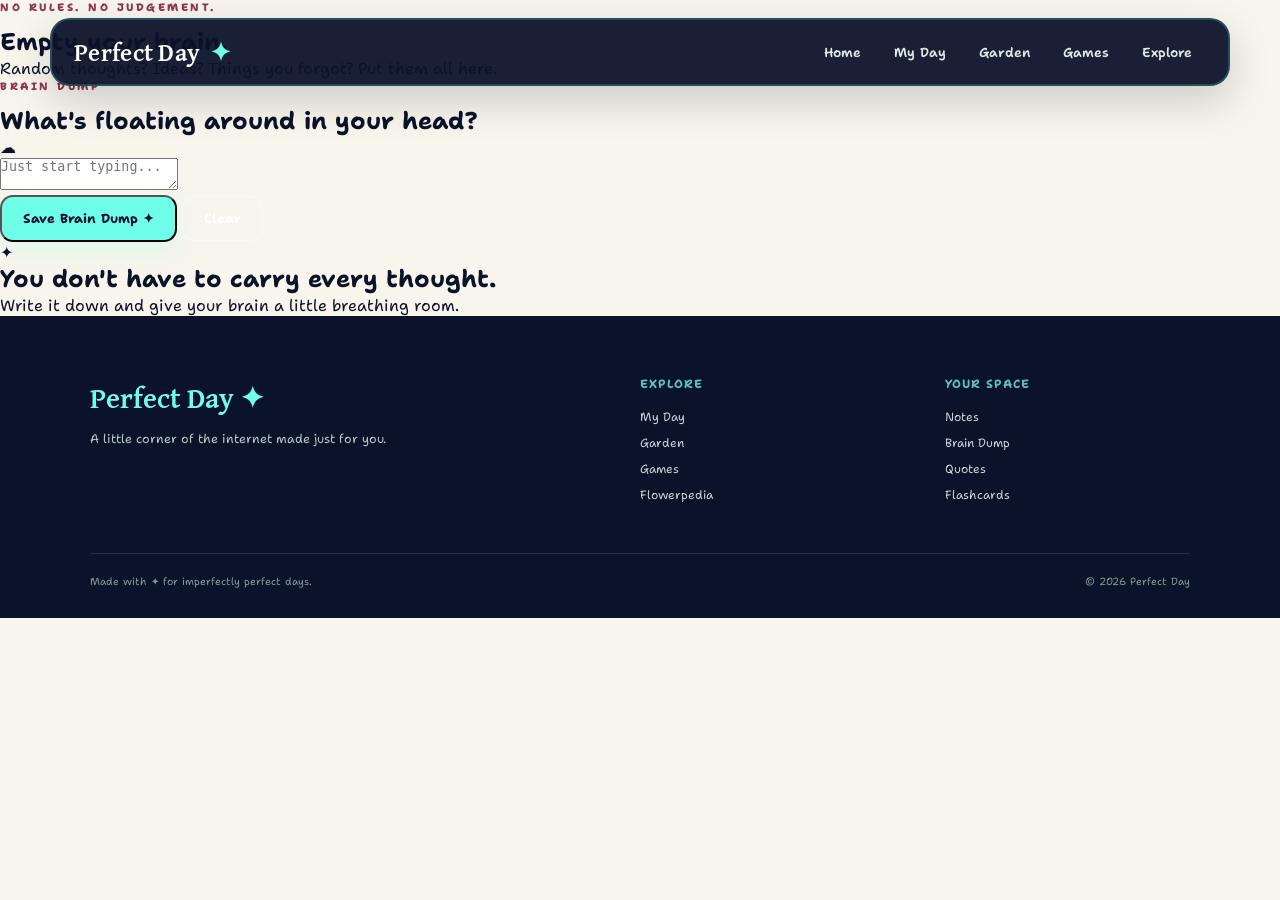
==== braindump.html @ 09f5e271 "created other webpages Co-authored-by: Poker <ParadoXxPoker@users.noreply.github.com>" ====
<!DOCTYPE html>
<html lang="en">

<head>

    <meta charset="UTF-8">
    <meta name="viewport" content="width=device-width, initial-scale=1.0">

    <title>Brain Dump | Perfect Day</title>

    <link rel="stylesheet" href="styles.css">

    <link rel="preconnect" href="https://fonts.googleapis.com">
    <link rel="preconnect" href="https://fonts.gstatic.com" crossorigin>

    <link
        href="https://fonts.googleapis.com/css2?family=Gentium+Plus:ital,wght@0,400;0,700;1,400&family=Shantell+Sans:ital,wght@0,300..800;1,300..800&display=swap"
        rel="stylesheet">

</head>


<body>

<header class="navbar">

    <a href="index.html" class="logo">
        Perfect Day <span>✦</span>
    </a>

    <nav class="nav-links">

        <a href="index.html">Home</a>
        <a href="myday.html">My Day</a>
        <a href="garden.html">Garden</a>
        <a href="games.html">Games</a>
        <a href="explore.html">Explore</a>

    </nav>

    <button class="menu-button">
        ☰
    </button>

</header>


<main>

    <section class="page-hero">

        <p class="section-tag">
            NO RULES. NO JUDGEMENT.
        </p>

        <h1>
            Empty your
            <span>brain.</span>
        </h1>

        <p>
            Random thoughts? Ideas? Things you forgot?
            Put them all here.
        </p>

    </section>


    <section class="brain-section">

        <div class="brain-header">

            <div>

                <p class="section-tag">
                    BRAIN DUMP
                </p>

                <h2>
                    What's floating around
                    in your head?
                </h2>

            </div>

            <span class="brain-cloud">
                ☁
            </span>

        </div>


        <textarea
            id="brainDump"
            class="brain-textarea"
            placeholder="Just start typing...

There are no rules here.

You can write:
- random thoughts
- ideas
- worries
- plans
- things you need to remember
- literally anything

Nobody is judging you. ✦"></textarea>


        <div class="brain-actions">

            <button
                class="button primary-button"
                id="saveBrainDump">

                Save Brain Dump ✦

            </button>

            <button
                class="button outline-button"
                id="clearBrainDump">

                Clear

            </button>

        </div>


        <p
            id="brainSaved"
            class="saved-message">
        </p>

    </section>


    <section class="brain-reminder">

        <span>
            ✦
        </span>

        <h2>
            You don't have to
            carry every thought.
        </h2>

        <p>
            Write it down and give your brain
            a little breathing room.
        </p>

    </section>

</main>


<footer>

    <div class="footer-main">

        <div class="footer-brand">
            <h3>Perfect Day ✦</h3>
            <p>
                A little corner of the internet
                made just for you.
            </p>
        </div>

        <div class="footer-column">

            <h4>Explore</h4>

            <a href="myday.html">My Day</a>
            <a href="garden.html">Garden</a>
            <a href="games.html">Games</a>
            <a href="flowerpedia.html">Flowerpedia</a>

        </div>

        <div class="footer-column">

            <h4>Your Space</h4>

            <a href="notes.html">Notes</a>
            <a href="braindump.html">Brain Dump</a>
            <a href="quotes.html">Quotes</a>
            <a href="flashcards.html">Flashcards</a>

        </div>

    </div>


    <div class="footer-bottom">

        <p>
            Made with ✦ for imperfectly perfect days.
        </p>

        <p>
            © 2026 Perfect Day
        </p>

    </div>

</footer>


<script src="Games.js"></script>

</body>
</html>
---- styles.css ----
/* =========================================================
   PERFECT DAY
   Main Stylesheet
   ========================================================= */


/* =========================================================
   COLOUR PALETTE
   ========================================================= */

:root {
    --prussian-blue: #0B132B;
    --space-indigo: #1C2541;
    --dusk-blue: #3A506B;
    --tropical-teal: #5BC0BE;
    --neon-ice: #6FFFE9;

    --vintage-berry: #92374D;
    --twilight-indigo: #1D3461;
    --pacific-blue: #64A6BD;
    --lilac: #BFABCB;
    --deep-space: #04395E;

    --cream: #F8F5EC;
    --soft-white: #FFFDF8;
    --text-light: #EAF4F2;
}


/* =========================================================
   RESET
   ========================================================= */

* {
    margin: 0;
    padding: 0;
    box-sizing: border-box;
}

html {
    scroll-behavior: smooth;
}

body {
    font-family: "Shantell Sans", sans-serif;
    background: var(--cream);
    color: var(--prussian-blue);
    overflow-x: hidden;
}

a {
    text-decoration: none;
    color: inherit;
}

button {
    font-family: inherit;
}

img {
    max-width: 100%;
    display: block;
}


/* =========================================================
   NAVIGATION
   ========================================================= */

.navbar {
    position: fixed;
    top: 18px;
    left: 50%;

    transform: translateX(-50%);

    width: min(1180px, calc(100% - 40px));

    min-height: 68px;

    padding: 10px 22px;

    display: flex;
    align-items: center;
    justify-content: space-between;

    background: rgba(11, 19, 43, 0.94);

    border: 2px solid rgba(111, 255, 233, 0.2);

    border-radius: 20px;

    box-shadow:
        0 15px 40px rgba(11, 19, 43, 0.18);

    z-index: 1000;
}


/* Logo */

.logo {
    font-family: "Gentium Plus", serif;

    font-size: 1.55rem;

    font-weight: 700;

    color: white;

    letter-spacing: 0.3px;
}

.logo span {
    color: var(--neon-ice);

    margin-left: 4px;
}


/* Navigation */

.nav-links {
    display: flex;
    align-items: center;
    gap: 5px;
}

.nav-links a {
    padding: 10px 14px;

    border-radius: 12px;

    color: #DDE8E7;

    font-size: 0.82rem;

    font-weight: 600;

    transition: 0.25s ease;
}

.nav-links a:hover {
    color: var(--neon-ice);

    background: rgba(91, 192, 190, 0.14);
}

.nav-links a.active {
    color: var(--prussian-blue);

    background: var(--neon-ice);
}


/* Mobile menu */

.menu-button {
    display: none;

    border: none;

    background: transparent;

    color: white;

    font-size: 1.4rem;

    cursor: pointer;
}


/* =========================================================
   HERO
   ========================================================= */

.hero {
    min-height: 100vh;

    position: relative;

    overflow: hidden;

    display: grid;

    grid-template-columns: 1fr 1fr;

    align-items: center;

    gap: 50px;

    padding:
        150px
        max(6vw, 40px)
        90px;

    background:
        linear-gradient(
            135deg,
            var(--prussian-blue) 0%,
            var(--space-indigo) 52%,
            var(--dusk-blue) 100%
        );

    color: white;
}


/* Decorative background circle */

.hero::before {
    content: "";

    position: absolute;

    width: 500px;
    height: 500px;

    top: -230px;
    right: -130px;

    border-radius: 50%;

    background:
        rgba(91, 192, 190, 0.1);
}


/* Another decorative shape */

.hero::after {
    content: "";

    position: absolute;

    width: 300px;
    height: 300px;

    bottom: -180px;
    left: -120px;

    border-radius: 50%;

    background:
        rgba(191, 171, 203, 0.12);
}


/* Hero content */

.hero-content {
    position: relative;
    z-index: 5;

    max-width: 620px;
}


.small-title {
    display: inline-block;

    margin-bottom: 20px;

    color: var(--neon-ice);

    font-size: 0.68rem;

    font-weight: 700;

    letter-spacing: 2.5px;
}


.hero h1 {
    font-family: "Gentium Plus", serif;

    font-size: clamp(4rem, 7vw, 7rem);

    line-height: 0.9;

    font-weight: 700;

    letter-spacing: -3px;
}


.hero h1 span {
    display: block;

    color: var(--neon-ice);

    font-style: italic;

    margin-left: 55px;

    margin-top: 8px;
}


.hero-description {
    max-width: 520px;

    margin-top: 30px;

    color: #D3E1DF;

    font-size: 0.98rem;

    line-height: 1.8;
}


/* =========================================================
   BUTTONS
   ========================================================= */

.hero-buttons {
    display: flex;

    flex-wrap: wrap;

    gap: 12px;

    margin-top: 30px;
}


.button {
    display: inline-flex;

    align-items: center;
    justify-content: center;

    padding: 13px 21px;

    border-radius: 13px;

    font-size: 0.82rem;

    font-weight: 700;

    cursor: pointer;

    transition:
        transform 0.25s ease,
        box-shadow 0.25s ease,
        background 0.25s ease;
}


.primary-button {
    background: var(--neon-ice);

    color: var(--prussian-blue);

    box-shadow:
        0 10px 25px rgba(111, 255, 233, 0.16);
}

.primary-button:hover {
    transform: translateY(-3px);

    box-shadow:
        0 15px 30px rgba(111, 255, 233, 0.25);
}


.outline-button {
    color: white;

    border:
        1px solid
        rgba(255, 255, 255, 0.35);

    background:
        rgba(255, 255, 255, 0.07);
}

.outline-button:hover {
    transform: translateY(-3px);

    background:
        rgba(255, 255, 255, 0.14);
}


/* =========================================================
   HERO NOTE
   ========================================================= */

.hero-note {
    display: flex;

    align-items: flex-start;

    gap: 12px;

    max-width: 400px;

    margin-top: 40px;

    padding: 15px 17px;

    border-left:
        3px solid
        var(--vintage-berry);

    background:
        rgba(146, 55, 77, 0.15);

    transform: rotate(-1deg);
}

.hero-note span {
    color: var(--neon-ice);

    font-size: 1.1rem;
}

.hero-note p {
    color: #C9D7D5;

    font-family: "Gentium Plus", serif;

    font-style: italic;

    font-size: 0.88rem;

    line-height: 1.5;
}


/* =========================================================
   HERO ART
   ========================================================= */

.hero-art {
    height: 530px;

    position: relative;

    overflow: hidden;

    border-radius: 45% 45% 20px 20px;

    background:
        linear-gradient(
            160deg,
            var(--tropical-teal),
            var(--pacific-blue)
        );

    border:
        2px solid
        rgba(111, 255, 233, 0.25);

    box-shadow:
        20px 25px 0
        rgba(4, 57, 94, 0.5);
}


/* =========================================================
   SUN
   ========================================================= */

.sun {
    position: absolute;

    top: 35px;
    right: 50px;

    width: 85px;
    height: 85px;

    display: flex;

    align-items: center;
    justify-content: center;

    border-radius: 50%;

    background: var(--neon-ice);

    color: var(--prussian-blue);

    font-size: 3.2rem;

    box-shadow:
        0 0 40px rgba(111, 255, 233, 0.35);

    animation:
        floating 5s ease-in-out infinite;
}


/* =========================================================
   CLOUDS
   ========================================================= */

.cloud {
    position: absolute;

    width: 120px;
    height: 35px;

    border-radius: 50px;

    background:
        rgba(255, 255, 255, 0.7);
}

.cloud::before,
.cloud::after {
    content: "";

    position: absolute;

    border-radius: 50%;

    background:
        rgba(255, 255, 255, 0.7);
}

.cloud::before {
    width: 55px;
    height: 55px;

    left: 18px;
    bottom: 0;
}

.cloud::after {
    width: 70px;
    height: 70px;

    right: 15px;
    bottom: 0;
}

.cloud-one {
    top: 145px;
    left: 35px;
}

.cloud-two {
    top: 220px;
    right: -20px;

    transform: scale(0.75);
}


/* =========================================================
   STARS
   ========================================================= */

.star {
    position: absolute;

    color: white;

    animation:
        twinkle 2.5s ease-in-out infinite;
}

.star-one {
    top: 85px;
    left: 70px;

    font-size: 1.3rem;
}

.star-two {
    top: 55px;
    left: 180px;

    font-size: 0.8rem;

    animation-delay: 0.5s;
}

.star-three {
    top: 175px;
    right: 115px;

    font-size: 1.1rem;

    animation-delay: 1s;
}

.star-four {
    top: 275px;
    left: 85px;

    font-size: 0.8rem;

    animation-delay: 1.5s;
}


@keyframes twinkle {
    0%,
    100% {
        opacity: 0.4;
        transform: scale(1);
    }

    50% {
        opacity: 1;
        transform: scale(1.3);
    }
}


/* =========================================================
   WELCOME CARD
   ========================================================= */

.welcome-card {
    position: absolute;

    top: 145px;
    left: 50%;

    transform: translateX(-50%) rotate(-2deg);

    width: min(330px, 70%);

    padding: 17px;

    background: var(--soft-white);

    color: var(--prussian-blue);

    border:
        3px solid
        var(--prussian-blue);

    border-radius: 12px;

    box-shadow:
        10px 12px 0
        rgba(11, 19, 43, 0.25);

    z-index: 5;
}


/* Card top */

.card-top {
    display: flex;

    justify-content: space-between;

    align-items: center;

    padding-bottom: 10px;

    border-bottom:
        1px dashed
        var(--lilac);

    font-size: 0.68rem;

    font-weight: 700;
}


/* Card middle */

.card-middle {
    min-height: 170px;

    padding: 22px 10px;

    display: flex;

    flex-direction: column;

    align-items: center;

    justify-content: center;

    text-align: center;

    background:
        linear-gradient(
            145deg,
            #F6F0F7,
            #E8F7F3
        );

    margin-top: 10px;
}

.card-middle p {
    max-width: 220px;

    margin-top: 12px;

    font-family: "Gentium Plus", serif;

    font-size: 1.4rem;

    font-weight: 700;

    line-height: 1.2;
}

.mini-sun {
    font-size: 2.4rem;

    color: var(--vintage-berry);
}


/* Card bottom */

.card-bottom {
    display: flex;

    justify-content: space-around;

    padding-top: 12px;

    color: var(--twilight-indigo);

    font-size: 1rem;
}


/* =========================================================
   HERO PLANTS
   ========================================================= */

.plant {
    position: absolute;

    z-index: 10;

    font-size: 2.8rem;

    bottom: 100px;

    animation:
        floating 4s ease-in-out infinite;
}

.plant-one {
    left: 13%;
}

.plant-two {
    left: 48%;

    bottom: 55px;

    font-size: 3.4rem;

    animation-delay: 0.7s;
}

.plant-three {
    right: 12%;

    bottom: 95px;

    animation-delay: 1.2s;
}


/* Hill */

.hill {
    position: absolute;

    left: -10%;

    bottom: -100px;

    width: 120%;
    height: 210px;

    border-radius:
        50% 50% 0 0;

    background: var(--deep-space);
}


/* =========================================================
   GENERAL SECTIONS
   ========================================================= */

.quick-section,
.explore-section,
.garden-section,
.mood-section {
    padding:
        110px max(5vw, 25px);
}


.section-heading {
    max-width: 700px;

    margin:
        0 auto
        50px;

    text-align: center;
}


.section-tag {
    color: var(--vintage-berry);

    font-size: 0.67rem;

    font-weight: 800;

    letter-spacing: 2.5px;

    margin-bottom: 12px;
}


.section-heading h2 {
    font-family: "Gentium Plus", serif;

    font-size: clamp(2.4rem, 5vw, 4rem);

    line-height: 1;

    color: var(--prussian-blue);
}


/* =========================================================
   QUICK ACCESS GRID
   ========================================================= */

.quick-grid {
    max-width: 1150px;

    margin: auto;

    display: grid;

    grid-template-columns:
        repeat(2, 1fr);

    gap: 20px;
}


.quick-card {
    position: relative;

    min-height: 230px;

    padding: 28px;

    overflow: hidden;

    display: flex;

    flex-direction: column;

    justify-content: space-between;

    border-radius: 22px;

    border:
        2px solid
        rgba(11, 19, 43, 0.08);

    transition:
        transform 0.3s ease,
        box-shadow 0.3s ease;
}


.quick-card:hover {
    transform:
        translateY(-7px)
        rotate(-0.5deg);

    box-shadow:
        10px 15px 0
        rgba(11, 19, 43, 0.1);
}


/* Decorative circle */

.quick-card::after {
    content: "";

    position: absolute;

    width: 170px;
    height: 170px;

    right: -70px;
    bottom: -70px;

    border-radius: 50%;

    background:
        rgba(255, 255, 255, 0.25);
}


/* Individual cards */

.card-blue {
    background: var(--pacific-blue);

    color: white;
}

.card-pink {
    background: var(--vintage-berry);

    color: white;
}

.card-green {
    background: var(--tropical-teal);

    color: var(--prussian-blue);
}

.card-yellow {
    background: var(--lilac);

    color: var(--prussian-blue);
}


/* Icon */

.quick-icon {
    width: 52px;
    height: 52px;

    display: flex;

    align-items: center;
    justify-content: center;

    border-radius: 15px;

    background:
        rgba(255, 255, 255, 0.28);

    font-size: 1.6rem;
}


.card-category {
    margin-top: 20px;

    font-size: 0.62rem;

    font-weight: 800;

    letter-spacing: 2px;

    opacity: 0.7;
}


.quick-card h3 {
    margin-top: 4px;

    font-family: "Gentium Plus", serif;

    font-size: 2rem;
}


.quick-card div > p:last-child {
    max-width: 350px;

    margin-top: 8px;

    font-size: 0.82rem;

    line-height: 1.6;

    opacity: 0.85;
}


.card-arrow {
    position: absolute;

    right: 25px;
    bottom: 20px;

    z-index: 5;

    font-size: 1.5rem;
}


/* =========================================================
   MOOD SECTION
   ========================================================= */

.mood-section {
    background:
        var(--space-indigo);

    color: white;
}


.mood-container {
    max-width: 1100px;

    margin: auto;

    display: grid;

    grid-template-columns: 0.8fr 1.2fr;

    align-items: center;

    gap: 60px;
}


.mood-text .section-tag {
    color: var(--neon-ice);
}


.mood-text h2 {
    font-family: "Gentium Plus", serif;

    font-size: clamp(2.8rem, 5vw, 4.5rem);

    line-height: 0.95;
}


.mood-text > p:last-child {
    max-width: 430px;

    margin-top: 20px;

    color: #CBD8D7;

    line-height: 1.7;

    font-size: 0.9rem;
}


/* Mood box */

.mood-box {
    padding: 30px;

    display: flex;

    justify-content: center;

    gap: 10px;

    flex-wrap: wrap;

    background:
        rgba(255, 255, 255, 0.07);

    border:
        1px solid
        rgba(111, 255, 233, 0.18);

    border-radius: 24px;
}


.mood {
    width: 90px;

    padding: 15px 8px;

    border:
        1px solid
        rgba(255, 255, 255, 0.15);

    border-radius: 16px;

    background:
        rgba(255, 255, 255, 0.07);

    color: white;

    cursor: pointer;

    transition: 0.25s ease;
}


.mood:hover {
    transform: translateY(-5px);

    background:
        rgba(111, 255, 233, 0.12);

    border-color:
        var(--neon-ice);
}


.mood.selected {
    background: var(--neon-ice);

    color: var(--prussian-blue);

    border-color: var(--neon-ice);

    transform: translateY(-5px);
}


.mood span {
    display: block;

    margin-top: 7px;

    font-size: 0.67rem;

    font-weight: 700;
}


.mood-response {
    width: 100%;

    padding-top: 15px;

    margin-top: 8px;

    text-align: center;

    border-top:
        1px solid
        rgba(255, 255, 255, 0.1);

    color: #C7D7D5;

    font-size: 0.8rem;
}


/* =========================================================
   QUOTE SECTION
   ========================================================= */

.quote-section {
    padding:
        130px 30px;

    text-align: center;

    background:
        var(--soft-white);
}


.quote-decoration {
    color: var(--vintage-berry);

    font-size: 2rem;

    margin-bottom: 12px;
}


.quote-section .section-tag {
    color: var(--pacific-blue);
}


.quote-section blockquote {
    max-width: 850px;

    margin:
        20px auto
        30px;

    font-family: "Gentium Plus", serif;

    font-size: clamp(2rem, 5vw, 4rem);

    line-height: 1.1;

    color: var(--prussian-blue);
}


.quote-button {
    padding: 12px 20px;

    border: 2px solid var(--prussian-blue);

    border-radius: 12px;

    background: transparent;

    color: var(--prussian-blue);

    font-size: 0.78rem;

    font-weight: 700;

    cursor: pointer;

    transition: 0.25s ease;
}


.quote-button:hover {
    background: var(--prussian-blue);

    color: var(--neon-ice);

    transform: translateY(-3px);
}


/* =========================================================
   GARDEN
   ========================================================= */

.garden-card {
    max-width: 1150px;

    min-height: 500px;

    margin: auto;

    display: grid;

    grid-template-columns: 0.9fr 1.1fr;

    align-items: center;

    overflow: hidden;

    border-radius: 28px;

    background:
        var(--deep-space);

    color: white;

    box-shadow:
        15px 18px 0
        rgba(11, 19, 43, 0.12);
}


.garden-info {
    padding: 55px;
}


.garden-info .section-tag {
    color: var(--neon-ice);
}


.garden-info h2 {
    font-family: "Gentium Plus", serif;

    font-size: clamp(2.8rem, 5vw, 4.5rem);

    line-height: 0.95;
}


.garden-info h2 span {
    display: block;

    color: var(--tropical-teal);

    font-style: italic;
}


.garden-info > p:not(.section-tag) {
    max-width: 440px;

    margin:
        22px 0
        30px;

    color: #C9D9D7;

    line-height: 1.7;

    font-size: 0.88rem;
}


/* Garden visual */

.garden-visual {
    height: 500px;

    position: relative;

    display: flex;

    align-items: flex-end;

    justify-content: center;

    overflow: hidden;

    background:
        linear-gradient(
            180deg,
            var(--tropical-teal),
            var(--pacific-blue)
        );
}


.big-plant {
    position: relative;

    z-index: 5;

    margin-bottom: 75px;

    font-size: 9rem;

    animation:
        floating 4s ease-in-out infinite;
}


.garden-ground {
    position: absolute;

    bottom: -80px;

    width: 120%;

    height: 210px;

    border-radius: 50%;

    background: var(--dusk-blue);
}


.garden-star {
    position: absolute;

    top: 50px;
    left: 70px;

    color: white;

    font-size: 2rem;
}


.garden-flower {
    position: absolute;

    z-index: 8;

    font-size: 2.5rem;

    bottom: 50px;
}

.flower-a {
    left: 15%;
}

.flower-b {
    right: 22%;

    font-size: 3rem;
}

.flower-c {
    right: 8%;

    bottom: 85px;
}


/* =========================================================
   EXPLORE
   ========================================================= */

.explore-section {
    background:
        #E9F1EF;
}


.explore-grid {
    max-width: 1050px;

    margin: auto;

    display: grid;

    grid-template-columns:
        repeat(2, 1fr);

    gap: 2px;

    border:
        2px solid
        var(--prussian-blue);
}


.explore-item {
    min-height: 170px;

    padding: 25px;

    display: grid;

    grid-template-columns: 45px 50px 1fr 25px;

    align-items: center;

    gap: 15px;

    background: var(--soft-white);

    border:
        1px solid
        rgba(11, 19, 43, 0.15);

    transition:
        background 0.25s ease,
        transform 0.25s ease;
}


.explore-item:hover {
    background: var(--neon-ice);

    transform: translateY(-3px);
}


.explore-number {
    align-self: start;

    font-size: 0.68rem;

    font-weight: 800;

    color: var(--vintage-berry);
}


.explore-icon {
    width: 48px;
    height: 48px;

    display: flex;

    align-items: center;
    justify-content: center;

    border-radius: 50%;

    background: var(--lilac);

    font-size: 1.4rem;
}


.explore-item h3 {
    font-family: "Gentium Plus", serif;

    font-size: 1.5rem;

    color: var(--prussian-blue);
}


.explore-item p {
    margin-top: 5px;

    color: #667475;

    font-size: 0.74rem;

    line-height: 1.5;
}


/* =========================================================
   FINAL MESSAGE
   ========================================================= */

.final-message {
    padding:
        140px 30px;

    text-align: center;

    background:
        linear-gradient(
            135deg,
            var(--vintage-berry),
            var(--twilight-indigo)
        );

    color: white;
}


.final-message > span {
    display: block;

    margin-bottom: 18px;

    color: var(--neon-ice);

    font-size: 2.2rem;
}


.final-message h2 {
    max-width: 800px;

    margin: auto;

    font-family: "Gentium Plus", serif;

    font-size: clamp(3rem, 6vw, 5.5rem);

    line-height: 0.95;
}


.final-message p {
    max-width: 500px;

    margin:
        25px auto
        30px;

    color: #E4DCE1;

    font-size: 0.9rem;

    line-height: 1.7;
}


/* =========================================================
   FOOTER
   ========================================================= */

footer {
    padding:
        60px max(5vw, 30px)
        30px;

    background: var(--prussian-blue);

    color: white;
}


.footer-main {
    max-width: 1100px;

    margin: auto;

    display: grid;

    grid-template-columns:
        2fr 1fr 1fr;

    gap: 60px;
}


.footer-brand h3 {
    font-family: "Gentium Plus", serif;

    font-size: 1.8rem;

    color: var(--neon-ice);
}


.footer-brand p {
    max-width: 300px;

    margin-top: 10px;

    color: #B9C8C6;

    font-size: 0.78rem;

    line-height: 1.6;
}


.footer-column {
    display: flex;

    flex-direction: column;

    gap: 10px;
}


.footer-column h4 {
    margin-bottom: 7px;

    color: var(--tropical-teal);

    font-size: 0.75rem;

    letter-spacing: 1px;

    text-transform: uppercase;
}


.footer-column a {
    color: #C8D5D3;

    font-size: 0.75rem;

    transition: 0.2s ease;
}


.footer-column a:hover {
    color: var(--neon-ice);

    transform: translateX(3px);
}


.footer-bottom {
    max-width: 1100px;

    margin:
        50px auto
        0;

    padding-top: 20px;

    display: flex;

    justify-content: space-between;

    gap: 20px;

    border-top:
        1px solid
        rgba(255, 255, 255, 0.12);

    color: #879997;

    font-size: 0.65rem;
}


/* =========================================================
   ANIMATIONS
   ========================================================= */

@keyframes floating {

    0%,
    100% {
        transform: translateY(0);
    }

    50% {
        transform: translateY(-10px);
    }
}


/* =========================================================
   RESPONSIVE
   ========================================================= */

@media (max-width: 950px) {

    .hero {
        grid-template-columns: 1fr;

        padding-top: 140px;
    }

    .hero-content {
        max-width: 750px;

        text-align: center;

        margin: auto;
    }

    .hero-description {
        margin-left: auto;
        margin-right: auto;
    }

    .hero-buttons {
        justify-content: center;
    }

    .hero-note {
        margin-left: auto;
        margin-right: auto;

        text-align: left;
    }

    .hero-art {
        width: min(600px, 100%);

        margin: auto;
    }


    .mood-container {
        grid-template-columns: 1fr;

        text-align: center;
    }

    .mood-text > p:last-child {
        margin-left: auto;
        margin-right: auto;
    }


    .garden-card {
        grid-template-columns: 1fr;
    }

    .garden-info {
        text-align: center;
    }

    .garden-info > p:not(.section-tag) {
        margin-left: auto;
        margin-right: auto;
    }


    .footer-main {
        grid-template-columns:
            1fr 1fr;
    }

    .footer-brand {
        grid-column: 1 / -1;
    }
}


@media (max-width: 700px) {

    .navbar {
        width: calc(100% - 24px);

        top: 12px;
    }

    .nav-links {
        display: none;
    }

    .menu-button {
        display: block;
    }


    .hero {
        padding:
            125px 22px
            70px;
    }

    .hero h1 {
        font-size: 4rem;

        letter-spacing: -2px;
    }

    .hero h1 span {
        margin-left: 0;
    }

    .hero-art {
        height: 430px;
    }

    .welcome-card {
        top: 120px;
    }


    .quick-grid {
        grid-template-columns: 1fr;
    }


    .quick-section,
    .explore-section,
    .garden-section,
    .mood-section {
        padding:
            80px 20px;
    }


    .mood-box {
        padding: 20px 10px;
    }

    .mood {
        width: 75px;
    }


    .garden-info {
        padding: 40px 25px;
    }

    .garden-visual {
        height: 380px;
    }

    .big-plant {
        font-size: 7rem;
    }


    .explore-grid {
        grid-template-columns: 1fr;
    }

    .explore-item {
        grid-template-columns:
            35px 45px 1fr 20px;

        padding: 20px;

        min-height: 140px;
    }


    .footer-main {
        grid-template-columns: 1fr;
    }

    .footer-brand {
        grid-column: auto;
    }

    .footer-bottom {
        flex-direction: column;

        text-align: center;
    }

}
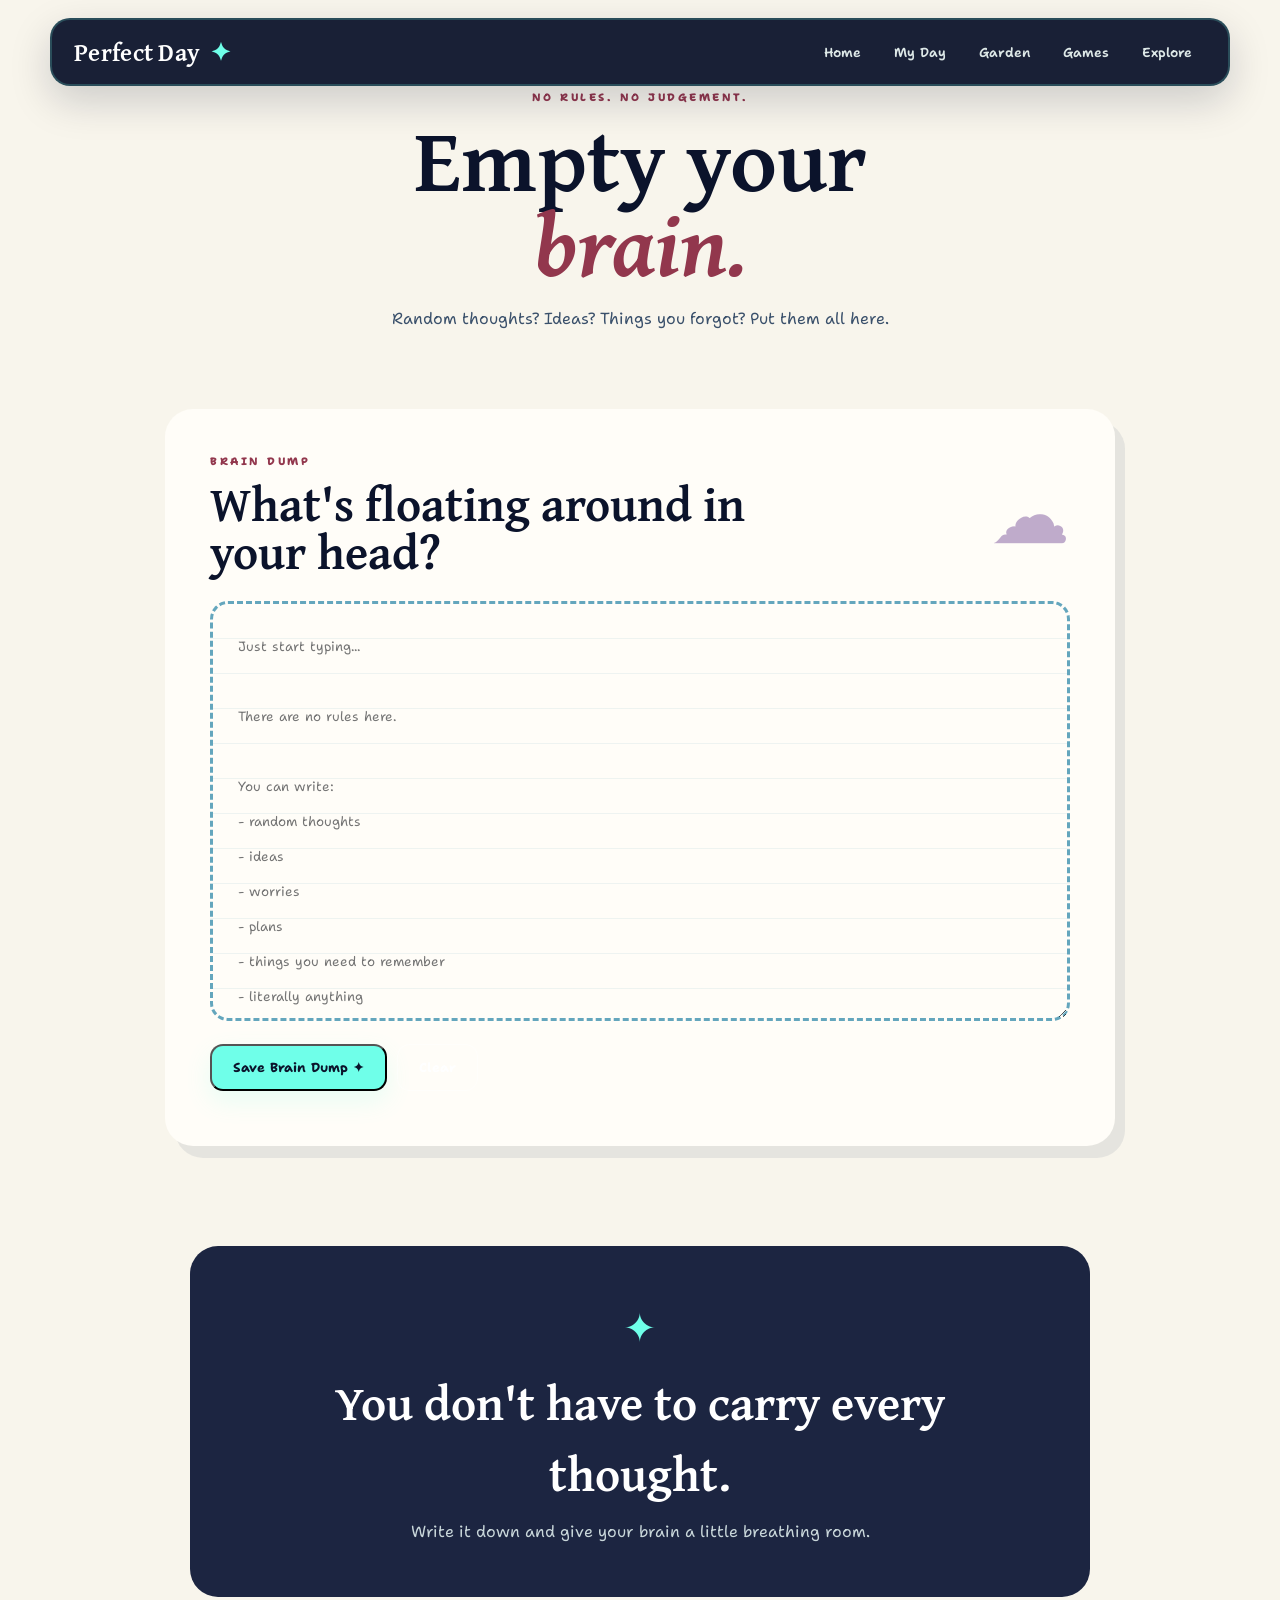
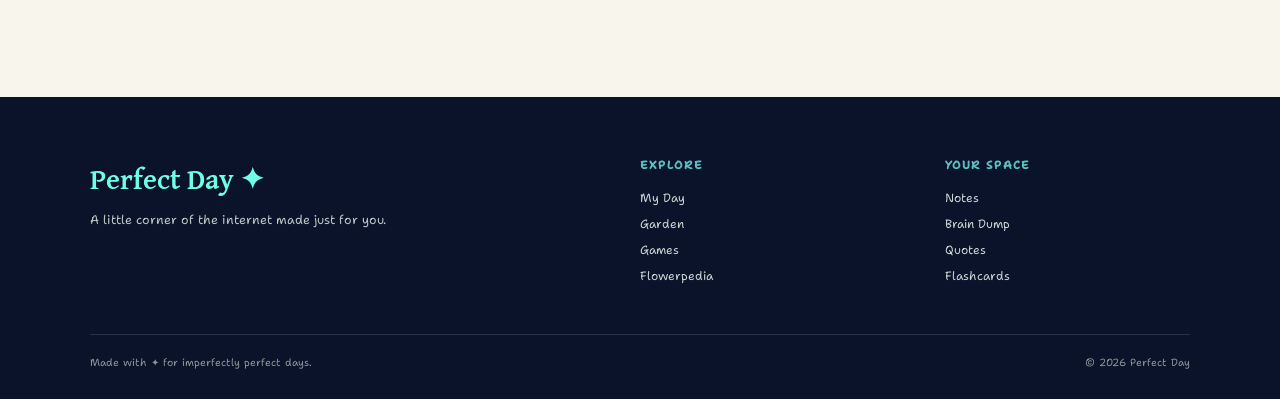
==== commit 5d6d6fa5: "Removed spaces" ====
--- a/braindump.html
+++ b/braindump.html
@@ -209,7 +209,6 @@
 
 </footer>
 
-
 <script src="Games.js"></script>
 
 </body>
--- a/styles.css
+++ b/styles.css
@@ -1,13 +1,3 @@
-/* =========================================================
-   PERFECT DAY
-   Main Stylesheet
-   ========================================================= */
-
-
-/* =========================================================
-   COLOUR PALETTE
-   ========================================================= */
-
 :root {
     --prussian-blue: #0B132B;
     --space-indigo: #1C2541;
@@ -26,174 +16,110 @@
     --text-light: #EAF4F2;
 }
 
-
-/* =========================================================
-   RESET
-   ========================================================= */
-
 * {
     margin: 0;
     padding: 0;
     box-sizing: border-box;
 }
-
 html {
     scroll-behavior: smooth;
 }
-
 body {
     font-family: "Shantell Sans", sans-serif;
     background: var(--cream);
     color: var(--prussian-blue);
     overflow-x: hidden;
 }
-
 a {
     text-decoration: none;
     color: inherit;
 }
-
 button {
     font-family: inherit;
 }
-
 img {
     max-width: 100%;
     display: block;
 }
-
-
-/* =========================================================
+/* ===================
    NAVIGATION
-   ========================================================= */
+   ================= */
 
 .navbar {
     position: fixed;
     top: 18px;
     left: 50%;
-
     transform: translateX(-50%);
-
     width: min(1180px, calc(100% - 40px));
-
     min-height: 68px;
-
     padding: 10px 22px;
-
     display: flex;
     align-items: center;
     justify-content: space-between;
-
     background: rgba(11, 19, 43, 0.94);
-
     border: 2px solid rgba(111, 255, 233, 0.2);
-
     border-radius: 20px;
-
     box-shadow:
         0 15px 40px rgba(11, 19, 43, 0.18);
-
     z-index: 1000;
 }
-
-
 /* Logo */
-
 .logo {
     font-family: "Gentium Plus", serif;
-
     font-size: 1.55rem;
-
     font-weight: 700;
-
     color: white;
-
     letter-spacing: 0.3px;
 }
-
 .logo span {
     color: var(--neon-ice);
-
     margin-left: 4px;
 }
-
-
 /* Navigation */
-
 .nav-links {
     display: flex;
     align-items: center;
     gap: 5px;
 }
-
 .nav-links a {
     padding: 10px 14px;
-
     border-radius: 12px;
-
     color: #DDE8E7;
-
     font-size: 0.82rem;
-
     font-weight: 600;
-
     transition: 0.25s ease;
 }
-
 .nav-links a:hover {
     color: var(--neon-ice);
-
     background: rgba(91, 192, 190, 0.14);
 }
-
 .nav-links a.active {
     color: var(--prussian-blue);
-
     background: var(--neon-ice);
 }
-
-
-/* Mobile menu */
-
 .menu-button {
     display: none;
-
     border: none;
-
     background: transparent;
-
     color: white;
-
     font-size: 1.4rem;
-
     cursor: pointer;
 }
-
-
-/* =========================================================
+/* ============
    HERO
-   ========================================================= */
-
+   ============= */
 .hero {
     min-height: 100vh;
-
     position: relative;
-
     overflow: hidden;
-
     display: grid;
-
     grid-template-columns: 1fr 1fr;
-
     align-items: center;
-
     gap: 50px;
-
     padding:
         150px
         max(6vw, 40px)
         90px;
-
     background:
         linear-gradient(
             135deg,
@@ -201,192 +127,117 @@
             var(--space-indigo) 52%,
             var(--dusk-blue) 100%
         );
-
     color: white;
 }
-
-
 /* Decorative background circle */
-
 .hero::before {
     content: "";
-
     position: absolute;
-
     width: 500px;
     height: 500px;
-
     top: -230px;
     right: -130px;
-
     border-radius: 50%;
-
     background:
         rgba(91, 192, 190, 0.1);
 }
-
-
 /* Another decorative shape */
-
 .hero::after {
     content: "";
-
     position: absolute;
-
     width: 300px;
     height: 300px;
-
     bottom: -180px;
     left: -120px;
-
     border-radius: 50%;
-
     background:
         rgba(191, 171, 203, 0.12);
 }
-
-
 /* Hero content */
-
 .hero-content {
     position: relative;
     z-index: 5;
-
     max-width: 620px;
 }
-
-
 .small-title {
     display: inline-block;
-
     margin-bottom: 20px;
-
     color: var(--neon-ice);
-
     font-size: 0.68rem;
-
     font-weight: 700;
-
     letter-spacing: 2.5px;
 }
-
-
 .hero h1 {
     font-family: "Gentium Plus", serif;
-
     font-size: clamp(4rem, 7vw, 7rem);
-
     line-height: 0.9;
-
     font-weight: 700;
-
     letter-spacing: -3px;
 }
-
-
 .hero h1 span {
     display: block;
-
     color: var(--neon-ice);
-
     font-style: italic;
-
     margin-left: 55px;
-
     margin-top: 8px;
 }
-
-
 .hero-description {
     max-width: 520px;
-
     margin-top: 30px;
-
     color: #D3E1DF;
-
     font-size: 0.98rem;
-
     line-height: 1.8;
 }
-
-
-/* =========================================================
+/* ==========
    BUTTONS
-   ========================================================= */
-
+  ============== */
 .hero-buttons {
     display: flex;
-
     flex-wrap: wrap;
-
     gap: 12px;
-
     margin-top: 30px;
 }
-
-
 .button {
     display: inline-flex;
-
     align-items: center;
     justify-content: center;
-
     padding: 13px 21px;
-
     border-radius: 13px;
-
     font-size: 0.82rem;
-
     font-weight: 700;
-
     cursor: pointer;
-
     transition:
         transform 0.25s ease,
         box-shadow 0.25s ease,
         background 0.25s ease;
 }
-
-
 .primary-button {
     background: var(--neon-ice);
-
     color: var(--prussian-blue);
-
     box-shadow:
         0 10px 25px rgba(111, 255, 233, 0.16);
 }
-
 .primary-button:hover {
     transform: translateY(-3px);
-
     box-shadow:
         0 15px 30px rgba(111, 255, 233, 0.25);
 }
-
-
 .outline-button {
     color: white;
-
     border:
         1px solid
         rgba(255, 255, 255, 0.35);
-
     background:
         rgba(255, 255, 255, 0.07);
 }
-
 .outline-button:hover {
     transform: translateY(-3px);
-
     background:
         rgba(255, 255, 255, 0.14);
 }
-
-
-/* =========================================================
+/* ==================
    HERO NOTE
-   ========================================================= */
+   ================= */
 
 .hero-note {
     display: flex;
@@ -430,9 +281,9 @@
 }
 
 
-/* =========================================================
+/* =====================
    HERO ART
-   ========================================================= */
+  ============== */
 
 .hero-art {
     height: 530px;
@@ -460,9 +311,9 @@
 }
 
 
-/* =========================================================
+/* =========
    SUN
-   ========================================================= */
+   ============== */
 
 .sun {
     position: absolute;
@@ -494,9 +345,9 @@
 }
 
 
-/* =========================================================
+/* ================
    CLOUDS
-   ========================================================= */
+   ============= */
 
 .cloud {
     position: absolute;
@@ -551,9 +402,9 @@
 }
 
 
-/* =========================================================
+/* ===================
    STARS
-   ========================================================= */
+   ================ */
 
 .star {
     position: absolute;
@@ -613,9 +464,9 @@
 }
 
 
-/* =========================================================
+/* ==================
    WELCOME CARD
-   ========================================================= */
+   =============== */
 
 .welcome-card {
     position: absolute;
@@ -731,9 +582,9 @@
 }
 
 
-/* =========================================================
+/* ============
    HERO PLANTS
-   ========================================================= */
+  ==================== */
 
 .plant {
     position: absolute;
@@ -790,9 +641,9 @@
 }
 
 
-/* =========================================================
+/* ==============
    GENERAL SECTIONS
-   ========================================================= */
+   ================== */
 
 .quick-section,
 .explore-section,
@@ -838,9 +689,9 @@
 }
 
 
-/* =========================================================
+/* ===============
    QUICK ACCESS GRID
-   ========================================================= */
+   ================= */
 
 .quick-grid {
     max-width: 1150px;
@@ -1008,9 +859,9 @@
 }
 
 
-/* =========================================================
+/* ===============
    MOOD SECTION
-   ========================================================= */
+   =================== */
 
 .mood-section {
     background:
@@ -1158,87 +1009,280 @@
 
     font-size: 0.8rem;
 }
-
-
-/* =========================================================
-   QUOTE SECTION
-   ========================================================= */
-
-.quote-section {
-    padding:
-        130px 30px;
-
+.quote-garden {
+    max-width: 1000px;
+
+    margin: 0 auto;
+
+    padding: 20px 30px 120px;
+}
+
+
+/* ==============
+   QUOTE CAROUSEL
+  =================== */
+
+.quote-carousel {
     text-align: center;
-
-    background:
-        var(--soft-white);
-}
-
-
-.quote-decoration {
+}
+
+.quote-carousel h2 {
+    margin-bottom: 35px;
+
+    font-family: "Gentium Plus", serif;
+
+    color: var(--prussian-blue);
+
+    font-size: 2rem;
+}
+.quote-card-area {
+    display: flex;
+
+    align-items: center;
+    justify-content: center;
+
+    gap: 35px;
+
+    margin-top: 25px;
+}
+.quote-card {
+    width: 650px;
+
+    min-height: 420px;
+
+    padding: 70px 55px;
+
+    position: relative;
+
+    display: flex;
+
+    flex-direction: column;
+
+    justify-content: center;
+
+    align-items: center;
+
+    border-radius: 30px;
+
+    background: var(--vintage-berry);
+
+    color: white;
+
+    text-align: center;
+
+    box-shadow:
+        10px 12px 0 rgba(58, 80, 107, 0.12);
+
+    overflow: hidden;
+}/*Quote Mark*/
+.quote-card::before {
+    content: "“";
+
+    position: absolute;
+
+    top: 10px;
+    left: 25px;
+
+    color: var(--neon-ice);
+
+    font-family: Georgia, serif;
+
+    font-size: 7rem;
+
+    line-height: 1;
+
+    opacity: 0.55;
+}
+.card-author {
+    margin: 0;
+
+    color: var(--neon-ice);
+
+    font-family: "Shantell Sans", sans-serif;
+
+    font-size: 1rem;
+}
+.quote-arrow {
+    width: 75px;
+
+    height: 75px;
+
+    flex-shrink: 0;
+
+    border: none;
+
+    border-radius: 50%;
+
+    background: var(--neon-ice);
+
+    color: var(--prussian-blue);
+
+    font-size: 2rem;
+
+    cursor: pointer;
+
+    transition: 0.2s ease;
+}
+
+
+.quote-arrow:hover {
+    transform: scale(1.08);
+}
+
+
+.quote-arrow:active {
+    transform: scale(0.96);
+}
+/* =========
+   QUOTE CONTROLS
+ ================ */
+
+.quote-controls {
+    display: flex;
+
+    align-items: center;
+
+    justify-content: center;
+
+    gap: 25px;
+
+    margin-top: 25px;
+}
+.quote-controls span {
+    color: var(--dusk-blue);
+
+    font-size: 0.9rem;
+}
+/* ==============
+   SWIPE HINT
+  ===================== */
+
+.quote-swipe-hint {
+    margin-top: 15px;
+
+    color: var(--dusk-blue);
+
+    font-size: 0.8rem;
+
+    opacity: 0.7;
+}
+/* ==========
+   SAVED QUOTES
+  ================== */
+
+.saved-quotes {
+    margin-top: 80px;
+}
+.section-heading {
+    margin-bottom: 25px;
+}
+.section-heading h2 {
+    margin-bottom: 8px;
+
+    font-family: "Gentium Plus", serif;
+
+    color: var(--prussian-blue);
+
+    font-size: 2.2rem;
+}
+
+
+.section-heading p:last-child {
+    color: var(--dusk-blue);
+}
+
+
+/* ==========
+   SAVED QUOTE GRID
+  ============ */
+
+.saved-quotes-grid {
+    display: grid;
+
+    grid-template-columns: repeat(2, 1fr);
+
+    gap: 20px;
+}
+.saved-quote-card {
+    padding: 30px;
+
+    position: relative;
+
+    border-radius: 20px;
+
+    background: var(--soft-white);
+
+    border: 2px solid rgba(58, 80, 107, 0.1);
+
+    box-shadow:
+        6px 7px 0 rgba(58, 80, 107, 0.1);
+
+    transition: 0.2s ease;
+}
+
+
+.saved-quote-card:hover {
+    transform: translateY(-4px);
+}
+
+.saved-quote-card p {
+    margin-bottom: 12px;
+
+    font-family: "Gentium Plus", serif;
+
+    font-size: 1.4rem;
+
+    color: var(--prussian-blue);
+}
+.saved-quote-card span {
+    color: var(--dusk-blue);
+
+    font-family: "Shantell Sans", sans-serif;
+
+    font-size: 0.9rem;
+}
+.saved-quote-card button {
+    position: absolute;
+
+    top: 12px;
+    right: 12px;
+
+    border: none;
+
+    background: transparent;
+
     color: var(--vintage-berry);
 
-    font-size: 2rem;
-
-    margin-bottom: 12px;
-}
-
-
-.quote-section .section-tag {
-    color: var(--pacific-blue);
-}
-
-
-.quote-section blockquote {
-    max-width: 850px;
-
-    margin:
-        20px auto
-        30px;
-
-    font-family: "Gentium Plus", serif;
-
-    font-size: clamp(2rem, 5vw, 4rem);
-
-    line-height: 1.1;
-
-    color: var(--prussian-blue);
-}
-
-
-.quote-button {
-    padding: 12px 20px;
-
-    border: 2px solid var(--prussian-blue);
-
-    border-radius: 12px;
-
-    background: transparent;
-
-    color: var(--prussian-blue);
-
-    font-size: 0.78rem;
-
-    font-weight: 700;
+    font-size: 1.1rem;
 
     cursor: pointer;
-
-    transition: 0.25s ease;
-}
-
-
-.quote-button:hover {
-    background: var(--prussian-blue);
-
-    color: var(--neon-ice);
-
-    transform: translateY(-3px);
-}
-
-
-/* =========================================================
+}
+.empty-quotes {
+    grid-column: 1 / -1;
+
+    padding: 50px;
+
+    border: 2px dashed var(--lilac);
+
+    border-radius: 25px;
+
+    color: var(--dusk-blue);
+
+    text-align: center;
+}
+.empty-quotes span {
+    display: block;
+
+    margin-bottom: 8px;
+
+    color: var(--vintage-berry);
+
+    font-size: 2.5rem;
+}
+
+/* =============
    GARDEN
-   ========================================================= */
+   ================= */
 
 .garden-card {
     max-width: 1150px;
@@ -1266,18 +1310,12 @@
         15px 18px 0
         rgba(11, 19, 43, 0.12);
 }
-
-
 .garden-info {
     padding: 55px;
 }
-
-
 .garden-info .section-tag {
     color: var(--neon-ice);
 }
-
-
 .garden-info h2 {
     font-family: "Gentium Plus", serif;
 
@@ -1285,8 +1323,6 @@
 
     line-height: 0.95;
 }
-
-
 .garden-info h2 span {
     display: block;
 
@@ -1294,8 +1330,6 @@
 
     font-style: italic;
 }
-
-
 .garden-info > p:not(.section-tag) {
     max-width: 440px;
 
@@ -1309,7 +1343,6 @@
 
     font-size: 0.88rem;
 }
-
 
 /* Garden visual */
 
@@ -1334,7 +1367,6 @@
         );
 }
 
-
 .big-plant {
     position: relative;
 
@@ -1348,7 +1380,6 @@
         floating 4s ease-in-out infinite;
 }
 
-
 .garden-ground {
     position: absolute;
 
@@ -1403,16 +1434,15 @@
 }
 
 
-/* =========================================================
+/* ==========
    EXPLORE
-   ========================================================= */
+   ============== */
 
 .explore-section {
     background:
         #E9F1EF;
 }
 
-
 .explore-grid {
     max-width: 1050px;
 
@@ -1430,7 +1460,6 @@
         var(--prussian-blue);
 }
 
-
 .explore-item {
     min-height: 170px;
 
@@ -1511,9 +1540,9 @@
 }
 
 
-/* =========================================================
+/* ==========
    FINAL MESSAGE
-   ========================================================= */
+  ============== */
 
 .final-message {
     padding:
@@ -1571,9 +1600,9 @@
 }
 
 
-/* =========================================================
+/* ===============
    FOOTER
-   ========================================================= */
+  ============= */
 
 footer {
     padding:
@@ -1685,9 +1714,9 @@
 }
 
 
-/* =========================================================
+/* ===============
    ANIMATIONS
-   ========================================================= */
+   ============= */
 
 @keyframes floating {
 
@@ -1700,192 +1729,1554 @@
         transform: translateY(-10px);
     }
 }
-
-
-/* =========================================================
-   RESPONSIVE
-   ========================================================= */
-
-@media (max-width: 950px) {
-
-    .hero {
-        grid-template-columns: 1fr;
-
-        padding-top: 140px;
+/*Other webpages*/
+.page-hero {
+    max-width: 1100px;
+    margin: 0 auto;
+    padding: 90px 30px 60px;
+    text-align: center;
+}
+
+.page-hero .section-tag {
+    color: var(--vintage-berry);
+    margin-bottom: 12px;
+}
+
+.page-hero h1 {
+    font-family: "Gentium Plus", serif;
+    font-size: clamp(3.2rem, 7vw, 5.8rem);
+    line-height: 0.95;
+    color: var(--prussian-blue);
+}
+
+.page-hero h1 span {
+    display: block;
+    color: var(--vintage-berry);
+    font-style: italic;
+}
+
+.page-hero p:last-child {
+    max-width: 650px;
+    margin: 22px auto 0;
+    color: var(--dusk-blue);
+}
+/*My day*/
+.day-section {
+    max-width: 1100px;
+    margin: 0 auto;
+    padding: 20px 30px 80px;
+
+    display: grid;
+    grid-template-columns: 0.8fr 1.4fr;
+    gap: 25px;
+}
+/*Date card*/
+.date-card {
+    min-height: 360px;
+    padding: 40px;
+
+    display: flex;
+    flex-direction: column;
+    justify-content: flex-end;
+
+    position: relative;
+    overflow: hidden;
+
+    border-radius: 28px;
+
+    background: var(--twilight-indigo);
+    color: white;
+
+    box-shadow:
+        12px 15px 0 rgba(11, 19, 43, 0.12);
+}
+
+.date-card::before {
+    content: "☀";
+
+    position: absolute;
+    top: 25px;
+    right: 30px;
+
+    color: var(--neon-ice);
+    font-size: 4rem;
+}
+
+.date-card .section-tag {
+    color: var(--neon-ice);
+}
+
+.date-card h2 {
+    margin: 10px 0;
+
+    font-family: "Gentium Plus", serif;
+    font-size: 3rem;
+    line-height: 1;
+}
+
+.date-card p {
+    color: #D8E3E4;
+}
+
+
+/* Todo card */
+
+.todo-card {
+    padding: 35px;
+
+    border-radius: 28px;
+
+    background: var(--soft-white);
+
+    border: 2px solid rgba(58, 80, 107, 0.12);
+
+    box-shadow:
+        8px 10px 0 rgba(58, 80, 107, 0.08);
+}
+
+.card-heading {
+    display: flex;
+    justify-content: space-between;
+    align-items: center;
+
+    margin-bottom: 25px;
+}
+
+.card-heading h2 {
+    font-family: "Gentium Plus", serif;
+    font-size: 2.5rem;
+    color: var(--prussian-blue);
+}
+
+.card-heading > span {
+    width: 45px;
+    height: 45px;
+
+    display: grid;
+    place-items: center;
+
+    border-radius: 50%;
+
+    background: var(--lilac);
+    color: var(--prussian-blue);
+}
+
+
+/* Todo input */
+
+.todo-input {
+    display: flex;
+    gap: 10px;
+
+    margin-bottom: 20px;
+}
+
+.todo-input input {
+    flex: 1;
+
+    padding: 13px 18px;
+
+    border: 2px solid var(--lilac);
+    border-radius: 30px;
+
+    outline: none;
+
+    background: #FAF8F3;
+    color: var(--prussian-blue);
+}
+
+.todo-input input:focus {
+    border-color: var(--tropical-teal);
+}
+
+.todo-input button {
+    width: 48px;
+    height: 48px;
+
+    border: none;
+    border-radius: 50%;
+
+    background: var(--vintage-berry);
+    color: white;
+
+    font-size: 1.4rem;
+
+    cursor: pointer;
+
+    transition: 0.2s ease;
+}
+
+.todo-input button:hover {
+    transform: rotate(90deg);
+}
+
+
+/* Todo list */
+
+#todoList {
+    list-style: none;
+
+    display: flex;
+    flex-direction: column;
+    gap: 10px;
+}
+
+#todoList li {
+    padding: 13px 16px;
+
+    display: flex;
+    align-items: center;
+    justify-content: space-between;
+
+    background: #F1EEF5;
+
+    border-radius: 13px;
+
+    color: var(--prussian-blue);
+}
+/*Mood/Day check in*/
+.day-mood-section {
+    max-width: 1100px;
+
+    margin: 0 auto 80px;
+    padding: 45px;
+
+    border-radius: 28px;
+
+    background: var(--pacific-blue);
+
+    display: flex;
+    align-items: center;
+    justify-content: space-between;
+
+    gap: 35px;
+}
+
+.day-mood-section .section-tag {
+    color: var(--deep-space);
+}
+
+.day-mood-section h2 {
+    max-width: 480px;
+
+    font-family: "Gentium Plus", serif;
+    font-size: 3rem;
+    line-height: 1;
+
+    color: var(--prussian-blue);
+}
+
+.day-mood-section p {
+    margin-top: 12px;
+    color: var(--deep-space);
+}
+
+.day-moods {
+    display: flex;
+    flex-wrap: wrap;
+    justify-content: center;
+
+    gap: 12px;
+}
+
+.day-mood {
+    width: 88px;
+    height: 95px;
+
+    border: 2px solid transparent;
+    border-radius: 20px;
+
+    background: var(--soft-white);
+
+    cursor: pointer;
+
+    display: flex;
+    flex-direction: column;
+    align-items: center;
+    justify-content: center;
+
+    transition: 0.25s ease;
+}
+
+.day-mood:hover,
+.day-mood.selected {
+    transform: translateY(-6px);
+
+    border-color: var(--prussian-blue);
+
+    box-shadow:
+        0 7px 0 rgba(11, 19, 43, 0.12);
+}
+
+.day-mood span {
+    font-size: 0.75rem;
+    font-weight: 700;
+}
+/*Journal*/
+.gratitude-section {
+    max-width: 1100px;
+
+    margin: 0 auto 90px;
+    padding: 0 30px;
+
+    display: grid;
+    grid-template-columns: 1fr 1fr;
+
+    gap: 25px;
+}
+
+.journal-card {
+    padding: 40px;
+
+    border-radius: 28px;
+
+    background: var(--neon-ice);
+
+    color: var(--prussian-blue);
+}
+
+.journal-card .section-tag {
+    color: var(--deep-space);
+}
+
+.journal-card h2 {
+    margin: 10px 0 22px;
+
+    font-family: "Gentium Plus", serif;
+    font-size: 2.5rem;
+}
+
+.journal-card textarea {
+    width: 100%;
+    min-height: 160px;
+
+    padding: 18px;
+
+    resize: vertical;
+
+    border: 2px solid rgba(11, 19, 43, 0.2);
+    border-radius: 15px;
+
+    background: rgba(255, 255, 255, 0.75);
+
+    outline: none;
+}
+
+.journal-card textarea:focus {
+    border-color: var(--prussian-blue);
+}
+
+
+/* Berry journal */
+
+.berry-card {
+    background: var(--vintage-berry);
+    color: white;
+}
+
+.berry-card .section-tag {
+    color: var(--neon-ice);
+}
+
+.berry-card textarea {
+    background: rgba(255, 255, 255, 0.9);
+}
+/*Notes*/
+.notes-section {
+    max-width: 1100px;
+
+    margin: 0 auto;
+
+    padding: 20px 30px 100px;
+}
+
+.notes-toolbar {
+    display: flex;
+    align-items: center;
+    justify-content: space-between;
+
+    margin-bottom: 30px;
+}
+
+.notes-toolbar h2 {
+    font-family: "Gentium Plus", serif;
+    font-size: 3rem;
+    color: var(--prussian-blue);
+}
+
+.notes-layout {
+    display: grid;
+
+    grid-template-columns: 190px 1fr;
+
+    gap: 30px;
+}
+
+
+/* Notes sidebar */
+
+.notes-sidebar {
+    display: flex;
+    flex-direction: column;
+    gap: 8px;
+}
+
+.note-category {
+    padding: 12px 15px;
+
+    border: none;
+    border-radius: 12px;
+
+    background: transparent;
+
+    text-align: left;
+
+    color: var(--dusk-blue);
+
+    cursor: pointer;
+
+    transition: 0.2s ease;
+}
+
+.note-category:hover {
+    background: var(--lilac);
+}
+
+.note-category.active {
+    background: var(--prussian-blue);
+    color: var(--neon-ice);
+}
+
+
+/* Notes */
+
+.notes-grid {
+    display: grid;
+
+    grid-template-columns: repeat(2, 1fr);
+
+    gap: 20px;
+}
+
+.note-card {
+    min-height: 220px;
+
+    padding: 25px;
+
+    position: relative;
+
+    border-radius: 18px;
+
+    background: var(--soft-white);
+
+    box-shadow:
+        6px 7px 0 rgba(58, 80, 107, 0.1);
+
+    border: 2px solid rgba(58, 80, 107, 0.1);
+
+    transition: 0.25s ease;
+}
+
+.note-card:nth-child(odd) {
+    transform: rotate(-1deg);
+}
+
+.note-card:nth-child(even) {
+    transform: rotate(1deg);
+}
+
+.note-card:hover {
+    transform: rotate(0deg) translateY(-5px);
+}
+
+.note-date {
+    display: inline-block;
+
+    padding: 4px 9px;
+
+    margin-bottom: 12px;
+
+    border-radius: 20px;
+
+    background: var(--lilac);
+
+    font-size: 0.65rem;
+    font-weight: 800;
+}
+
+.note-card h3 {
+    margin-bottom: 8px;
+
+    font-family: "Gentium Plus", serif;
+    font-size: 1.6rem;
+}
+
+.note-card p {
+    color: var(--dusk-blue);
+    font-size: 0.9rem;
+}
+
+.note-delete {
+    position: absolute;
+    top: 14px;
+    right: 14px;
+
+    border: none;
+
+    background: transparent;
+
+    color: var(--vintage-berry);
+
+    cursor: pointer;
+
+    font-size: 1.2rem;
+}
+/* New Note Form */
+
+.note-form {
+    display: none;
+
+    max-width: 500px;
+    margin: 30px auto;
+
+    padding: 25px;
+
+    background: var(--soft-white);
+
+    border-radius: 18px;
+
+    border: 2px solid rgba(58, 80, 107, 0.1);
+
+    box-shadow: 6px 7px 0 rgba(58, 80, 107, 0.1);
+}
+
+.note-form h3 {
+    margin-bottom: 15px;
+
+    font-family: "Gentium Plus", serif;
+    font-size: 1.8rem;
+
+    color: var(--prussian-blue);
+}
+
+.note-form input,
+.note-form textarea {
+    width: 100%;
+
+    padding: 12px;
+
+    margin-bottom: 12px;
+
+    border: 2px solid rgba(58, 80, 107, 0.15);
+    border-radius: 10px;
+
+    font-family: inherit;
+
+    box-sizing: border-box;
+}
+
+.note-form textarea {
+    min-height: 120px;
+    resize: vertical;
+}
+
+.note-form-buttons {
+    display: flex;
+    justify-content: flex-end;
+    gap: 10px;
+}
+
+.note-form button {
+    padding: 10px 18px;
+
+    border: none;
+    border-radius: 10px;
+
+    cursor: pointer;
+}
+
+#cancelNote {
+    background: var(--lilac);
+}
+
+#saveNote {
+    background: var(--neon-ice);
+    color: var(--prussian-blue);
+    font-weight: bold;
+}
+/*Brain Dump*/
+.brain-section {
+    max-width: 950px;
+
+    margin: 20px auto 100px;
+    padding: 45px;
+
+    background: var(--soft-white);
+
+    border-radius: 28px;
+
+    box-shadow:
+        10px 12px 0 rgba(58, 80, 107, 0.1);
+}
+
+.brain-header {
+    display: flex;
+    align-items: center;
+    justify-content: space-between;
+
+    margin-bottom: 25px;
+}
+
+.brain-header h2 {
+    max-width: 600px;
+
+    font-family: "Gentium Plus", serif;
+    font-size: 3rem;
+
+    line-height: 1;
+}
+
+.brain-cloud {
+    color: var(--lilac);
+    font-size: 5rem;
+}
+
+.brain-textarea {
+    width: 100%;
+    min-height: 420px;
+
+    padding: 25px;
+
+    resize: vertical;
+
+    border: 3px dashed var(--pacific-blue);
+    border-radius: 18px;
+
+    outline: none;
+
+    background:
+        repeating-linear-gradient(
+            transparent,
+            transparent 34px,
+            rgba(100, 166, 189, 0.22) 35px
+        );
+
+    font-family: "Shantell Sans", sans-serif;
+
+    line-height: 35px;
+
+    color: var(--prussian-blue);
+}
+
+.brain-textarea:focus {
+    border-color: var(--tropical-teal);
+}
+
+.brain-actions {
+    display: flex;
+    gap: 10px;
+
+    margin-top: 18px;
+}
+
+.saved-message {
+    margin-top: 10px;
+
+    color: var(--vintage-berry);
+
+    font-weight: 700;
+}
+
+
+/* Brain reminder */
+
+.brain-reminder {
+    max-width: 900px;
+
+    margin: 0 auto 100px;
+    padding: 55px;
+
+    border-radius: 28px;
+
+    background: var(--space-indigo);
+
+    color: white;
+
+    text-align: center;
+}
+
+.brain-reminder > span {
+    color: var(--neon-ice);
+    font-size: 2.5rem;
+}
+
+.brain-reminder h2 {
+    margin: 12px auto;
+
+    max-width: 650px;
+
+    font-family: "Gentium Plus", serif;
+    font-size: 3rem;
+}
+
+.brain-reminder p {
+    color: #C9D7DA;
+}
+/*Garden page*/
+.garden-page {
+    max-width: 1100px;
+
+    margin: 0 auto;
+    padding: 20px 30px 100px;
+
+    display: grid;
+
+    grid-template-columns: 1.15fr 0.85fr;
+
+    gap: 25px;
+}
+/* Garden scene */
+
+.garden-world {
+    min-height: 560px;
+
+    overflow: hidden;
+
+    border-radius: 28px;
+
+    background: var(--pacific-blue);
+
+    box-shadow:
+        10px 12px 0 rgba(58, 80, 107, 0.12);
+}
+
+.garden-sky {
+    min-height: 560px;
+
+    position: relative;
+
+    overflow: hidden;
+
+    background:
+        linear-gradient(
+            to bottom,
+            var(--dusk-blue),
+            var(--pacific-blue)
+        );
+
+    display: flex;
+    align-items: flex-end;
+    justify-content: center;
+}
+
+
+/* Garden sun */
+
+.garden-page-sun {
+    position: absolute;
+
+    top: 35px;
+    right: 40px;
+
+    color: var(--neon-ice);
+
+    font-size: 4rem;
+
+    filter:
+        drop-shadow(0 0 20px rgba(111, 255, 233, 0.4));
+}
+
+
+/* Garden stars */
+
+.garden-page-star {
+    position: absolute;
+
+    top: 90px;
+    left: 60px;
+
+    color: white;
+    font-size: 1.5rem;
+}
+
+.star-two {
+    top: 170px;
+    left: 150px;
+
+    font-size: 1rem;
+}
+
+
+/* Soil */
+
+.garden-soil {
+    position: absolute;
+
+    bottom: 0;
+    left: 0;
+
+    width: 100%;
+    height: 25%;
+
+    background: var(--prussian-blue);
+
+    border-radius: 50% 50% 0 0 / 25% 25% 0 0;
+}
+
+
+/* Plant */
+
+.garden-page-plant {
+    position: relative;
+    z-index: 2;
+
+    margin-bottom: 70px;
+
+    font-size: 8rem;
+
+    transition: 0.4s ease;
+}
+
+.garden-page-plant:hover {
+    transform: translateY(-10px) rotate(-3deg);
+}
+
+
+/* Garden controls */
+
+.garden-controls {
+    padding: 38px;
+
+    border-radius: 28px;
+
+    background: var(--soft-white);
+
+    box-shadow:
+        8px 10px 0 rgba(58, 80, 107, 0.08);
+
+    display: flex;
+    flex-direction: column;
+    justify-content: center;
+}
+
+.garden-controls h2 {
+    margin-bottom: 10px;
+
+    font-family: "Gentium Plus", serif;
+    font-size: 3rem;
+    line-height: 1;
+}
+
+.garden-controls > p {
+    color: var(--dusk-blue);
+}
+
+
+/* Garden buttons */
+
+.garden-actions {
+    display: grid;
+
+    grid-template-columns: repeat(3, 1fr);
+
+    gap: 10px;
+
+    margin: 28px 0;
+}
+
+.garden-action {
+    min-height: 85px;
+
+    border: 2px solid var(--lilac);
+    border-radius: 15px;
+
+    background: #FAF8F3;
+
+    cursor: pointer;
+
+    transition: 0.25s ease;
+}
+
+.garden-action:hover {
+    transform: translateY(-5px);
+
+    border-color: var(--tropical-teal);
+
+    background: var(--neon-ice);
+}
+
+.garden-action span {
+    display: block;
+
+    margin-top: 4px;
+
+    font-size: 0.72rem;
+    font-weight: 700;
+}
+
+
+/* Growth */
+
+.growth-bar {
+    margin-top: 10px;
+}
+
+.growth-bar-top {
+    display: flex;
+    justify-content: space-between;
+
+    margin-bottom: 8px;
+
+    font-size: 0.8rem;
+    font-weight: 800;
+}
+
+.growth-track {
+    width: 100%;
+    height: 15px;
+
+    overflow: hidden;
+
+    border-radius: 30px;
+
+    background: #E5DFEA;
+}
+
+.growth-progress {
+    width: 0%;
+    height: 100%;
+
+    border-radius: inherit;
+
+    background:
+        linear-gradient(
+            90deg,
+            var(--tropical-teal),
+            var(--neon-ice)
+        );
+
+    transition: width 0.5s ease;
+}
+
+.garden-tip {
+    margin-top: 20px;
+
+    color: var(--dusk-blue);
+
+    font-size: 0.8rem;
+}
+
+
+/* Garden journal */
+
+.garden-journal {
+    max-width: 1050px;
+
+    margin: 0 auto 100px;
+    padding: 45px;
+
+    border-radius: 28px;
+
+    background: var(--vintage-berry);
+
+    color: white;
+
+    text-align: center;
+}
+
+.garden-journal .section-tag {
+    color: var(--neon-ice);
+}
+
+.garden-stats {
+    display: grid;
+
+    grid-template-columns: repeat(3, 1fr);
+
+    gap: 15px;
+
+    margin-top: 30px;
+}
+
+.garden-stats div {
+    padding: 20px;
+
+    border-radius: 15px;
+
+    background: rgba(255, 255, 255, 0.12);
+}
+
+.garden-stats strong {
+    display: block;
+
+    color: var(--neon-ice);
+
+    font-family: "Gentium Plus", serif;
+
+    font-size: 2.5rem;
+}
+
+.garden-stats span {
+    font-size: 0.75rem;
+}
+/*Quotes*/
+.quote-garden {
+    max-width: 1100px;
+    margin: 0 auto;
+    padding: 20px 30px 120px;
+}
+.quote-carousel {
+    text-align: center;
+}
+
+.quote-carousel h2 {
+    margin-bottom: 35px;
+    font-family: "Gentium Plus", serif;
+    color: var(--prussian-blue);
+    font-size: 2rem;
+}
+/*Quote card*/
+.quote-card-area {
+    display: flex;
+    align-items: center;
+    justify-content: center;
+    gap: 35px;
+    margin-top: 25px;
+}
+.quote-card {
+    width: 650px;
+    min-height: 420px;
+
+    padding: 70px 55px;
+
+    position: relative;
+
+    display: flex;
+    flex-direction: column;
+    justify-content: center;
+    align-items: center;
+
+    border-radius: 30px;
+
+    background: var(--vintage-berry);
+    color: white;
+
+    text-align: center;
+
+    box-shadow:
+        10px 12px 0 rgba(58, 80, 107, 0.12);
+
+    overflow: hidden;
+}
+.quote-card::before {
+    content: "“";
+
+    position: absolute;
+
+    top: 5px;
+    left: 25px;
+
+    color: var(--neon-ice);
+
+    font-family: Georgia, serif;
+
+    font-size: 7rem;
+    line-height: 1;
+
+    opacity: 0.7;
+}
+/*Quote text*/
+.card-quote {
+    max-width: 550px;
+
+    margin: 0 auto 20px;
+
+    font-family: "Gentium Plus", serif;
+
+    font-size: clamp(2rem, 4vw, 3.2rem);
+
+    line-height: 1.15;
+
+    color: white;
+
+    position: relative;
+    z-index: 2;
+}
+.card-author {
+    margin: 0;
+
+    color: var(--neon-ice);
+
+    font-family: "Shantell Sans", sans-serif;
+
+    font-size: 1rem;
+
+    position: relative;
+    z-index: 2;
+}
+/*Arrows*/
+.quote-arrow {
+    width: 75px;
+    height: 75px;
+
+    flex-shrink: 0;
+
+    border: none;
+    border-radius: 50%;
+
+    background: var(--neon-ice);
+
+    color: var(--prussian-blue);
+
+    font-size: 2rem;
+
+    cursor: pointer;
+
+    transition: 0.2s ease;
+}
+
+.quote-arrow:hover {
+    transform: scale(1.08);
+}
+.quote-arrow:active {
+    transform: scale(0.96);
+}
+/* =================
+   QUOTE CONTROLS
+   ======================== */
+.quote-controls {
+    display: flex;
+    align-items: center;
+    justify-content: center;
+    gap: 25px;
+    margin-top: 25px;
+}
+.quote-controls span {
+    color: var(--dusk-blue);
+    font-size: 0.9rem;
+}
+/* ====================
+   SWIPE HINT
+   ============================= */
+.quote-swipe-hint {
+    margin-top: 15px;
+    color: var(--dusk-blue);
+    font-size: 0.8rem;
+    opacity: 0.7;
+}
+/* ====================
+   SAVED QUOTES
+   ============== */
+.saved-quotes {
+    margin-top: 80px;
+}
+.section-heading {
+    margin-bottom: 25px;
+}
+.section-heading h2 {
+    margin-bottom: 8px;
+    font-family: "Gentium Plus", serif;
+    color: var(--prussian-blue);
+    font-size: 2.2rem;
+}
+.section-heading p:last-child {
+    color: var(--dusk-blue);
+}
+/* ====================
+   SAVED QUOTE GRID
+   ================= */
+.saved-quotes-grid {
+    display: grid;
+    grid-template-columns: repeat(2, 1fr);
+    gap: 20px;
+}
+/* ===============
+   SAVED QUOTE CARDS
+   ================== */
+.saved-quote-card {
+    padding: 30px;
+    position: relative;
+    border-radius: 20px;
+    background: var(--soft-white);
+    border: 2px solid rgba(58, 80, 107, 0.1);
+    box-shadow:
+        6px 7px 0 rgba(58, 80, 107, 0.1);
+    transition: 0.2s ease;
+}
+.saved-quote-card:hover {
+    transform: translateY(-4px);
+}
+.saved-quote-card p {
+    margin-bottom: 12px;
+    font-family: "Gentium Plus", serif;
+    font-size: 1.4rem;
+    color: var(--prussian-blue);
+}
+.saved-quote-card span {
+    color: var(--dusk-blue);
+    font-family: "Shantell Sans", sans-serif;
+    font-size: 0.9rem;
+}
+/* ==============
+   DELETE SAVED QUOTE
+   ========================== */
+.saved-quote-card button {
+    position: absolute;
+    top: 12px;
+    right: 12px;
+    border: none;
+    background: transparent;
+    color: var(--vintage-berry);
+    font-size: 1.1rem;
+    cursor: pointer;
+}
+/* =========
+   EMPTY SAVED QUOTES
+   =============== */
+.empty-quotes {
+    grid-column: 1 / -1;
+    padding: 50px;
+    border: 2px dashed var(--lilac);
+    border-radius: 25px;
+    color: var(--dusk-blue);
+    text-align: center;
+}
+.empty-quotes span {
+    display: block;
+    margin-bottom: 8px;
+    color: var(--vintage-berry);
+    font-size: 2.5rem;
+}
+/* ================
+   EXPLORE PAGE
+   =================== */
+.explore-page {
+    max-width: 1100px;
+    margin: 0 auto;
+    padding: 20px 30px 100px;
+}
+.explore-large-grid {
+    display: grid;
+    grid-template-columns: repeat(2, 1fr);
+    gap: 20px;
+}
+.explore-large-card {
+    min-height: 280px;
+    padding: 35px;
+    position: relative;
+    overflow: hidden;
+    border-radius: 26px;
+    background: var(--soft-white);
+    border: 2px solid transparent;
+    box-shadow:
+        8px 10px 0 rgba(58, 80, 107, 0.08);
+    transition: 0.25s ease;
+}
+.explore-large-card:hover {
+    transform: translateY(-6px);
+    border-color: var(--tropical-teal);
+}
+.explore-large-card:nth-child(1) {
+    background: var(--neon-ice);
+}
+.explore-large-card:nth-child(2) {
+    background: var(--lilac);
+}
+.explore-large-card:nth-child(3) {
+    background: var(--pacific-blue);
+}
+.explore-large-card:nth-child(4) {
+    background: var(--vintage-berry);
+    color: white;
+}
+.explore-large-card:nth-child(5) {
+    background: var(--twilight-indigo);
+    color: white;
+}
+.explore-large-card:nth-child(6) {
+    background: var(--soft-white);
+}
+.explore-large-card:nth-child(7) {
+    background: var(--tropical-teal);
+}
+.explore-large-card:nth-child(8) {
+    background: #FAF8F3;
+}
+.explore-large-icon {
+    position: absolute;
+    top: 25px;
+    right: 30px;
+    font-size: 3.5rem;
+}
+.explore-large-card h2 {
+    margin-bottom: 15px;
+    font-family: "Gentium Plus", serif;
+    font-size: 2.7rem;
+    line-height: 1;
+}
+.explore-large-card > p:not(.section-tag) {
+    max-width: 450px;
+    margin-bottom: 25px;
+}
+.explore-link {
+    font-weight: 800;
+    text-decoration: underline;
+}
+/* ==============
+   MY DAY — TODO DELETE BUTTON
+   ====================== */
+.delete-todo {
+    border: none;
+    background: transparent;
+    color: var(--vintage-berry);
+    font-size: 1.2rem;
+    font-weight: 700;
+    cursor: pointer;
+    padding: 3px 7px;
+    border-radius: 50%;
+    transition:
+        background 0.2s ease,
+        transform 0.2s ease;
+}
+.delete-todo:hover {
+    background: rgba(146, 55, 77, 0.12);
+    transform: scale(1.15);
+}
+/* ============
+   MY DAY — TODO CHECKBOXES
+==================== */
+.todo-item {
+    display: flex;
+    align-items: center;
+    gap: 10px;
+    flex: 1;
+    cursor: pointer;
+}
+.todo-checkbox {
+    width: 18px;
+    height: 18px;
+    accent-color: var(--tropical-teal);
+    cursor: pointer;
+}
+.todo-item span {
+    transition:
+        color 0.2s ease,
+        text-decoration 0.2s ease;
+}
+.todo-item span.completed {
+    color: #89929d;
+    text-decoration: line-through;
+}
+/* ===============
+   QUOTE CARD
+================== */
+.quote-card {
+    position: relative;
+    width: min(500px, 70vw);
+    height: 600px;
+    overflow: hidden;
+    border-radius: 28px;
+    background: #ffffff;
+    box-shadow: 0 20px 45px rgba(11, 19, 43, 0.18);
+    touch-action: pan-y;
+    user-select: none;
+    transition:
+        transform 0.25s ease,
+        opacity 0.25s ease;
+}
+/* =============
+   CARD ANIMATION
+=================== */
+.quote-slide-next {
+    animation:
+        quoteNext 0.35s ease;
+}
+.quote-slide-previous {
+    animation:
+        quotePrevious 0.35s ease;
+}
+@keyframes quoteNext {
+    0% {
+        opacity: 0;
+        transform:
+            translateX(35px)
+            rotate(2deg);
     }
-
-    .hero-content {
-        max-width: 750px;
-
-        text-align: center;
-
-        margin: auto;
+    100% {
+        opacity: 1;
+        transform:
+            translateX(0)
+            rotate(0);
     }
-
-    .hero-description {
-        margin-left: auto;
-        margin-right: auto;
+}
+@keyframes quotePrevious {
+    0% {
+        opacity: 0;
+        transform:
+            translateX(-35px)
+            rotate(-2deg);
     }
-
-    .hero-buttons {
-        justify-content: center;
+    100% {
+        opacity: 1;
+        transform:
+            translateX(0)
+            rotate(0);
     }
-
-    .hero-note {
-        margin-left: auto;
-        margin-right: auto;
-
-        text-align: left;
-    }
-
-    .hero-art {
-        width: min(600px, 100%);
-
-        margin: auto;
-    }
-
-
-    .mood-container {
-        grid-template-columns: 1fr;
-
-        text-align: center;
-    }
-
-    .mood-text > p:last-child {
-        margin-left: auto;
-        margin-right: auto;
-    }
-
-
-    .garden-card {
-        grid-template-columns: 1fr;
-    }
-
-    .garden-info {
-        text-align: center;
-    }
-
-    .garden-info > p:not(.section-tag) {
-        margin-left: auto;
-        margin-right: auto;
-    }
-
-
-    .footer-main {
-        grid-template-columns:
-            1fr 1fr;
-    }
-
-    .footer-brand {
-        grid-column: 1 / -1;
-    }
-}
-
-
-@media (max-width: 700px) {
-
-    .navbar {
-        width: calc(100% - 24px);
-
-        top: 12px;
-    }
-
-    .nav-links {
-        display: none;
-    }
-
-    .menu-button {
-        display: block;
-    }
-
-
-    .hero {
-        padding:
-            125px 22px
-            70px;
-    }
-
-    .hero h1 {
-        font-size: 4rem;
-
-        letter-spacing: -2px;
-    }
-
-    .hero h1 span {
-        margin-left: 0;
-    }
-
-    .hero-art {
-        height: 430px;
-    }
-
-    .welcome-card {
-        top: 120px;
-    }
-
-
-    .quick-grid {
-        grid-template-columns: 1fr;
-    }
-
-
-    .quick-section,
-    .explore-section,
-    .garden-section,
-    .mood-section {
-        padding:
-            80px 20px;
-    }
-
-
-    .mood-box {
-        padding: 20px 10px;
-    }
-
-    .mood {
-        width: 75px;
-    }
-
-
-    .garden-info {
-        padding: 40px 25px;
-    }
-
-    .garden-visual {
-        height: 380px;
-    }
-
-    .big-plant {
-        font-size: 7rem;
-    }
-
-
-    .explore-grid {
-        grid-template-columns: 1fr;
-    }
-
-    .explore-item {
-        grid-template-columns:
-            35px 45px 1fr 20px;
-
-        padding: 20px;
-
-        min-height: 140px;
-    }
-
-
-    .footer-main {
-        grid-template-columns: 1fr;
-    }
-
-    .footer-brand {
-        grid-column: auto;
-    }
-
-    .footer-bottom {
-        flex-direction: column;
-
-        text-align: center;
-    }
-
-}
+}
+/* ====================
+   ARROW BUTTONS
+===================== */
+.quote-arrow {
+    width: 50px;
+    height: 50px;
+    flex-shrink: 0;
+    border: none;
+    border-radius: 50%;
+    background: #5BC0BE;
+    color: #0B132B;
+    font-family:
+        "Shantell Sans",
+        sans-serif;
+    font-size: 1.4rem;
+    font-weight: 700;
+    cursor: pointer;
+    transition:
+        transform 0.2s ease,
+        box-shadow 0.2s ease;
+}
+.quote-arrow:hover {
+    transform: scale(1.1);
+    box-shadow:
+        0 8px 20px
+        rgba(11, 19, 43, 0.18);
+}
+/* ============================
+   CONTROLS
+=================== */
+.quote-controls {
+    display: flex;
+    align-items: center;
+    justify-content: center;
+    gap: 25px;
+    margin-top: 25px;
+}
+#quoteCounter {
+    font-family:
+        "Shantell Sans",
+        sans-serif;
+    font-size: 0.9rem;
+    color: #34506B;
+}
+.quote-swipe-hint {
+    margin-top: 18px;
+    font-family:
+        "Shantell Sans",
+        sans-serif;
+    font-size: 0.8rem;
+    color: #34506B;
+    opacity: 0.7;
+}
+/* ====================
+   SAVED QUOTES
+========================== */
+.saved-quotes {
+    margin-top: 100px;
+}
+.saved-quotes .section-heading {
+    margin-bottom: 30px;
+}
+.saved-quotes-grid {
+    display: grid;
+    grid-template-columns:
+        repeat(
+            auto-fit,
+            minmax(230px, 1fr)
+        );
+    gap: 25px;
+}
+/* =====================
+   SAVED CARD
+============================= */
+.saved-quote-card {
+    overflow: hidden;
+    border-radius: 20px;
+    background: #ffffff;
+    box-shadow:
+        0 10px 30px
+        rgba(11, 19, 43, 0.1);
+    transition:
+        transform 0.2s ease,
+        box-shadow 0.2s ease;
+}
+.saved-quote-card:hover {
+    transform:
+        translateY(-5px);
+    box-shadow:
+        0 15px 35px
+        rgba(11, 19, 43, 0.15);
+}
+.saved-quote-card img {
+    display: block;
+    width: 100%;
+    height: 230px;
+    object-fit: cover;
+}
+.saved-quote-text {
+    padding: 20px;
+}
+.saved-quote-text p {
+    margin:
+        0 0 10px;
+    font-family:
+        "Gentium Plus",
+        serif;
+    font-size: 1.15rem;
+    line-height: 1.4;
+}
+.saved-quote-text span {
+    font-family:
+        "Shantell Sans",
+        sans-serif;
+    font-size: 0.8rem;
+    color: #34506B;
+}
+/* =========================
+   REMOVE BUTTON
+================= */
+.remove-quote {
+    display: block;
+    margin-top: 15px;
+    padding: 0;
+    border: none;
+    background: transparent;
+    color: #92374D;
+    font-family:
+        "Shantell Sans",
+        sans-serif;
+    font-size: 0.8rem;
+    cursor: pointer;
+}
+.remove-quote:hover {
+    text-decoration: underline;
+}
+/* ============================
+   EMPTY FAVOURITES
+====================== */
+.empty-quotes {
+    grid-column: 1 / -1;
+    padding: 50px 20px;
+    border-radius: 22px;
+    background:rgba(255, 255, 255, 0.55);
+    text-align: center;
+}
+.empty-quotes span {
+    display: block;
+    margin-bottom: 10px;
+    font-size: 2rem;
+}
+.empty-quotes p {
+    margin: 0;
+    font-family:
+        "Shantell Sans",
+        sans-serif;
+}
